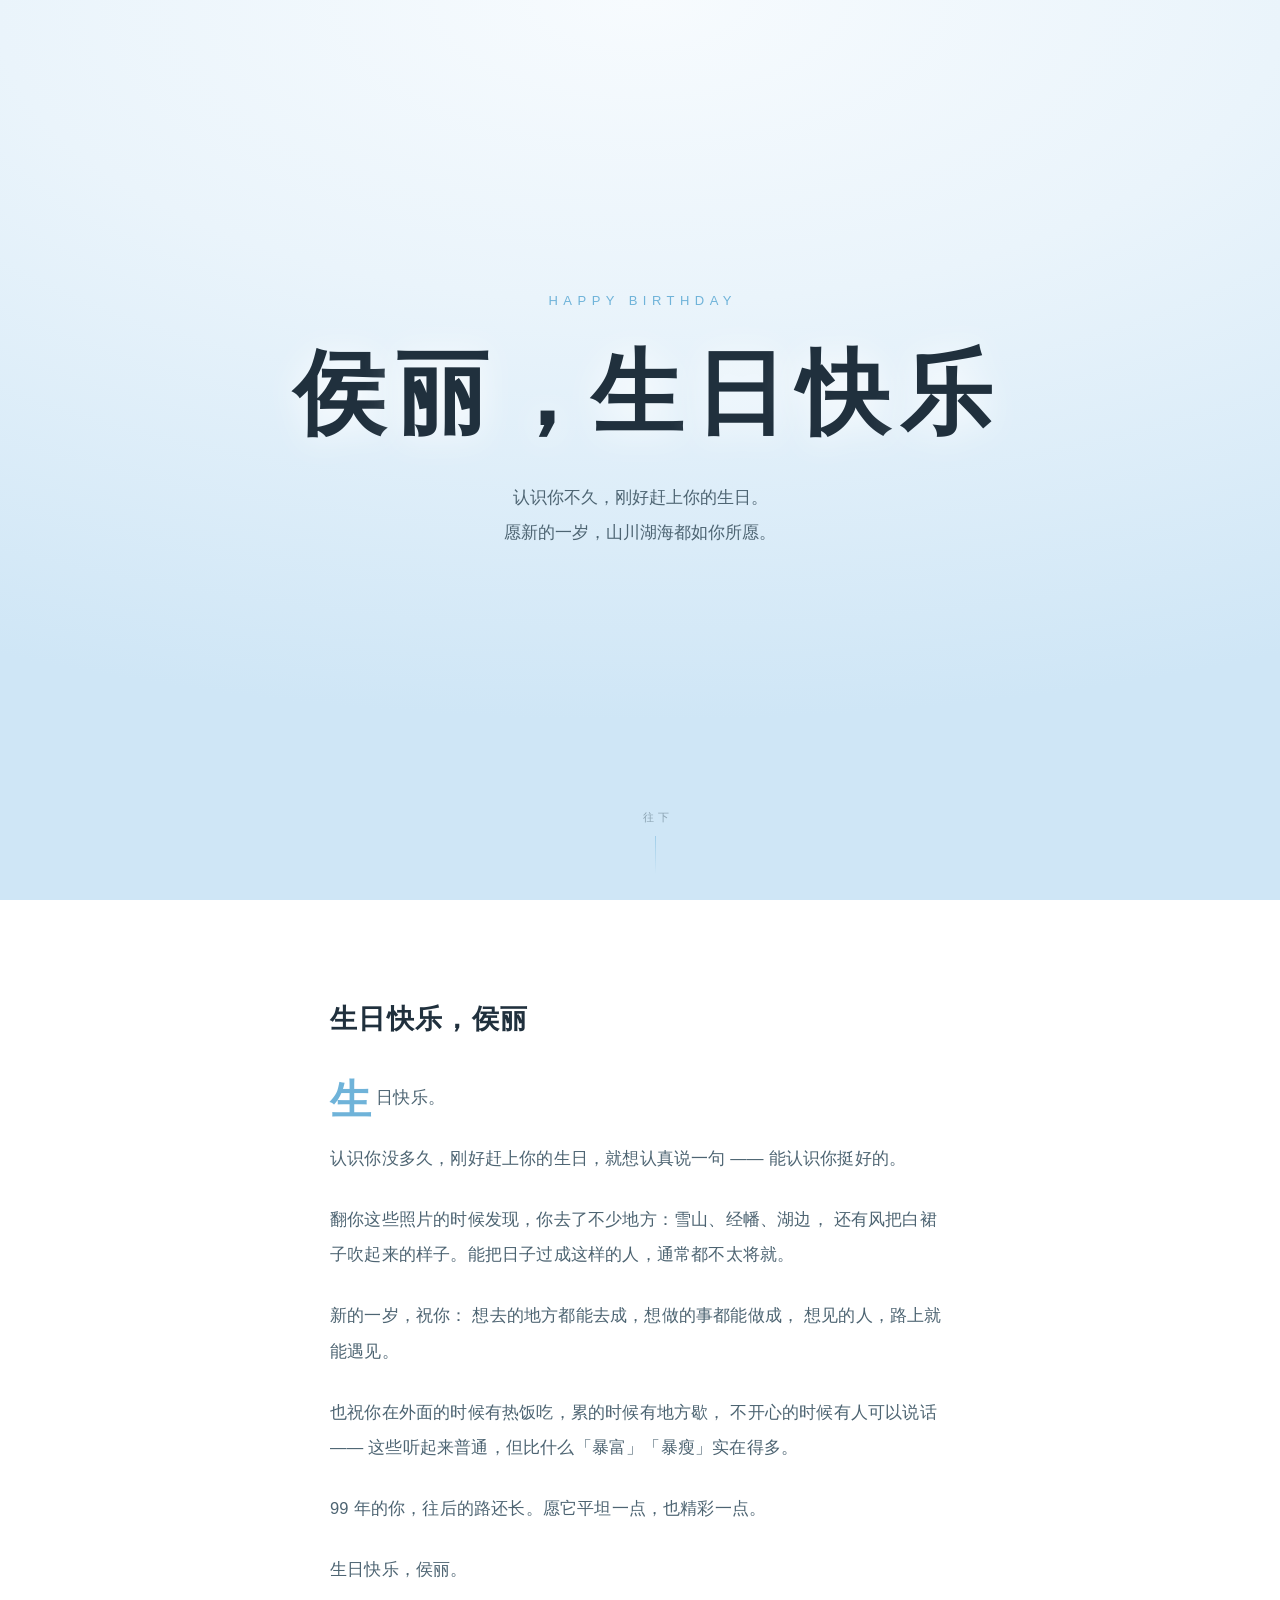
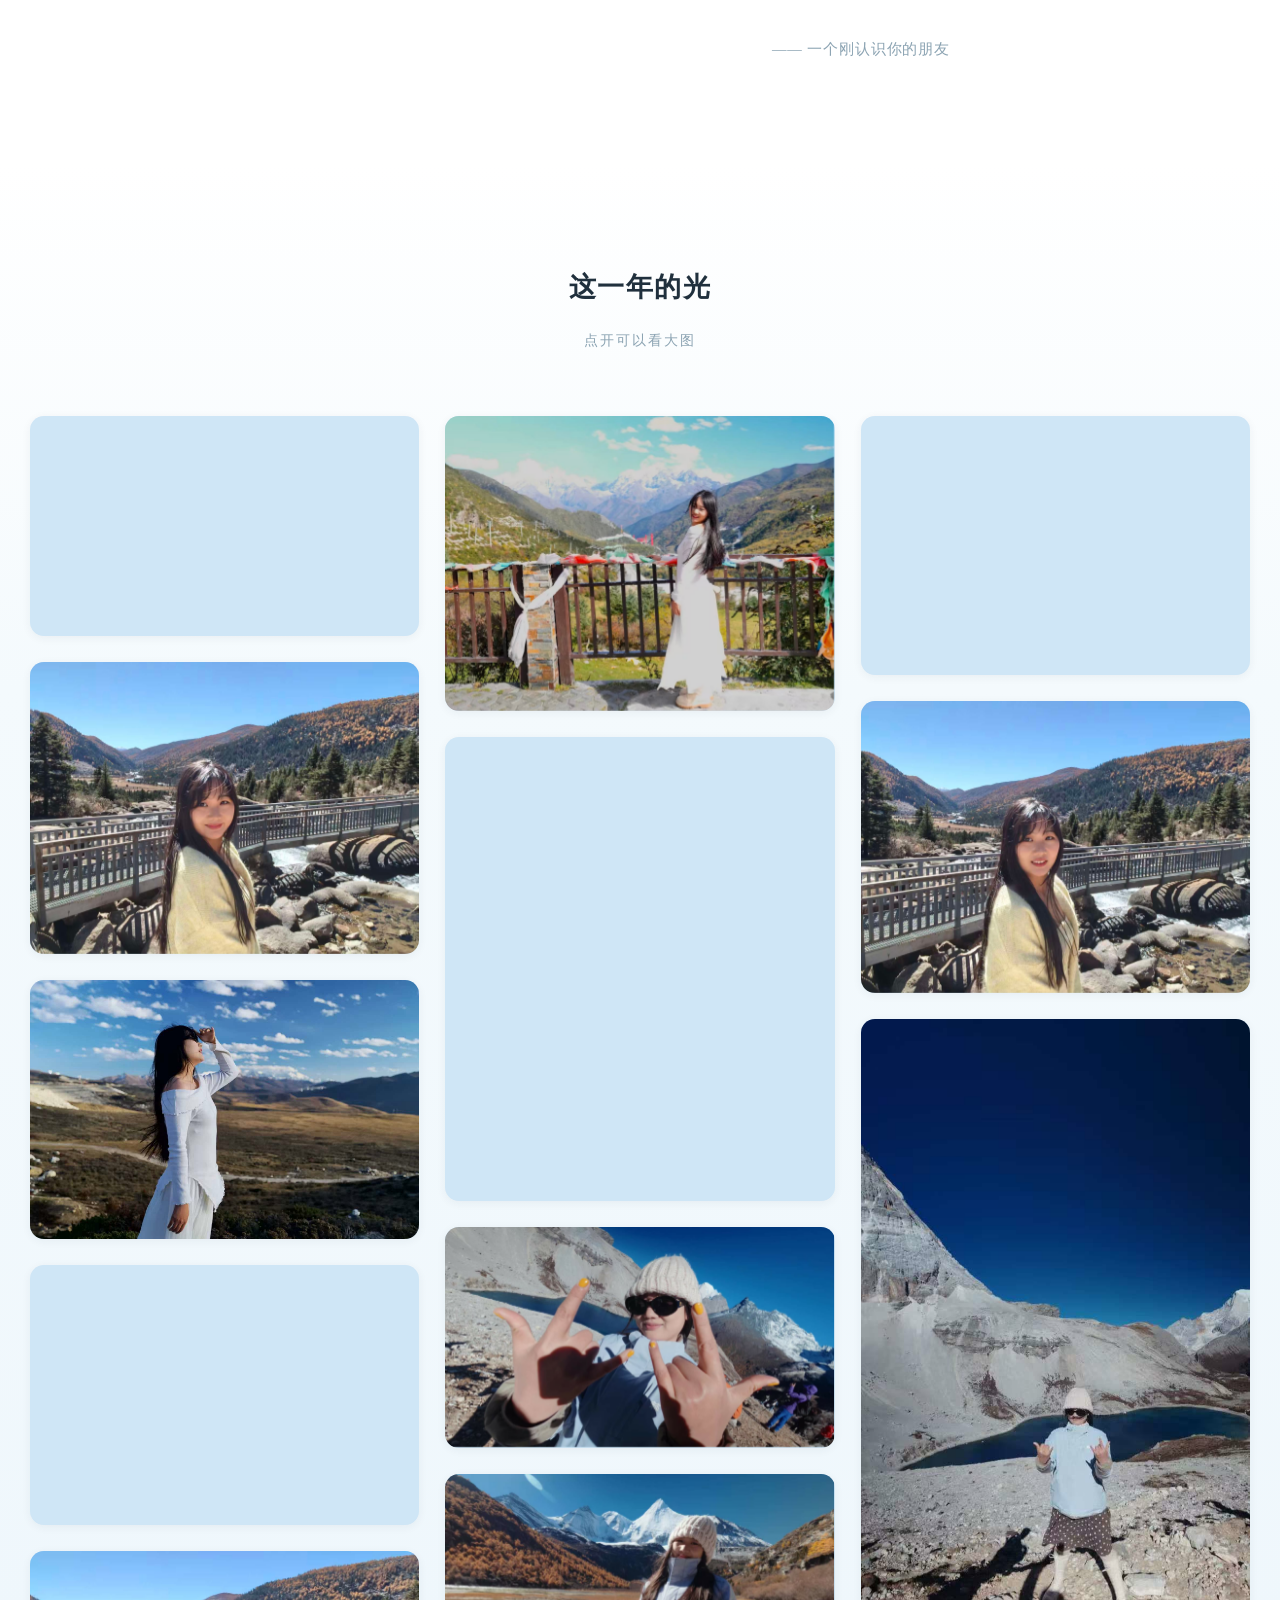
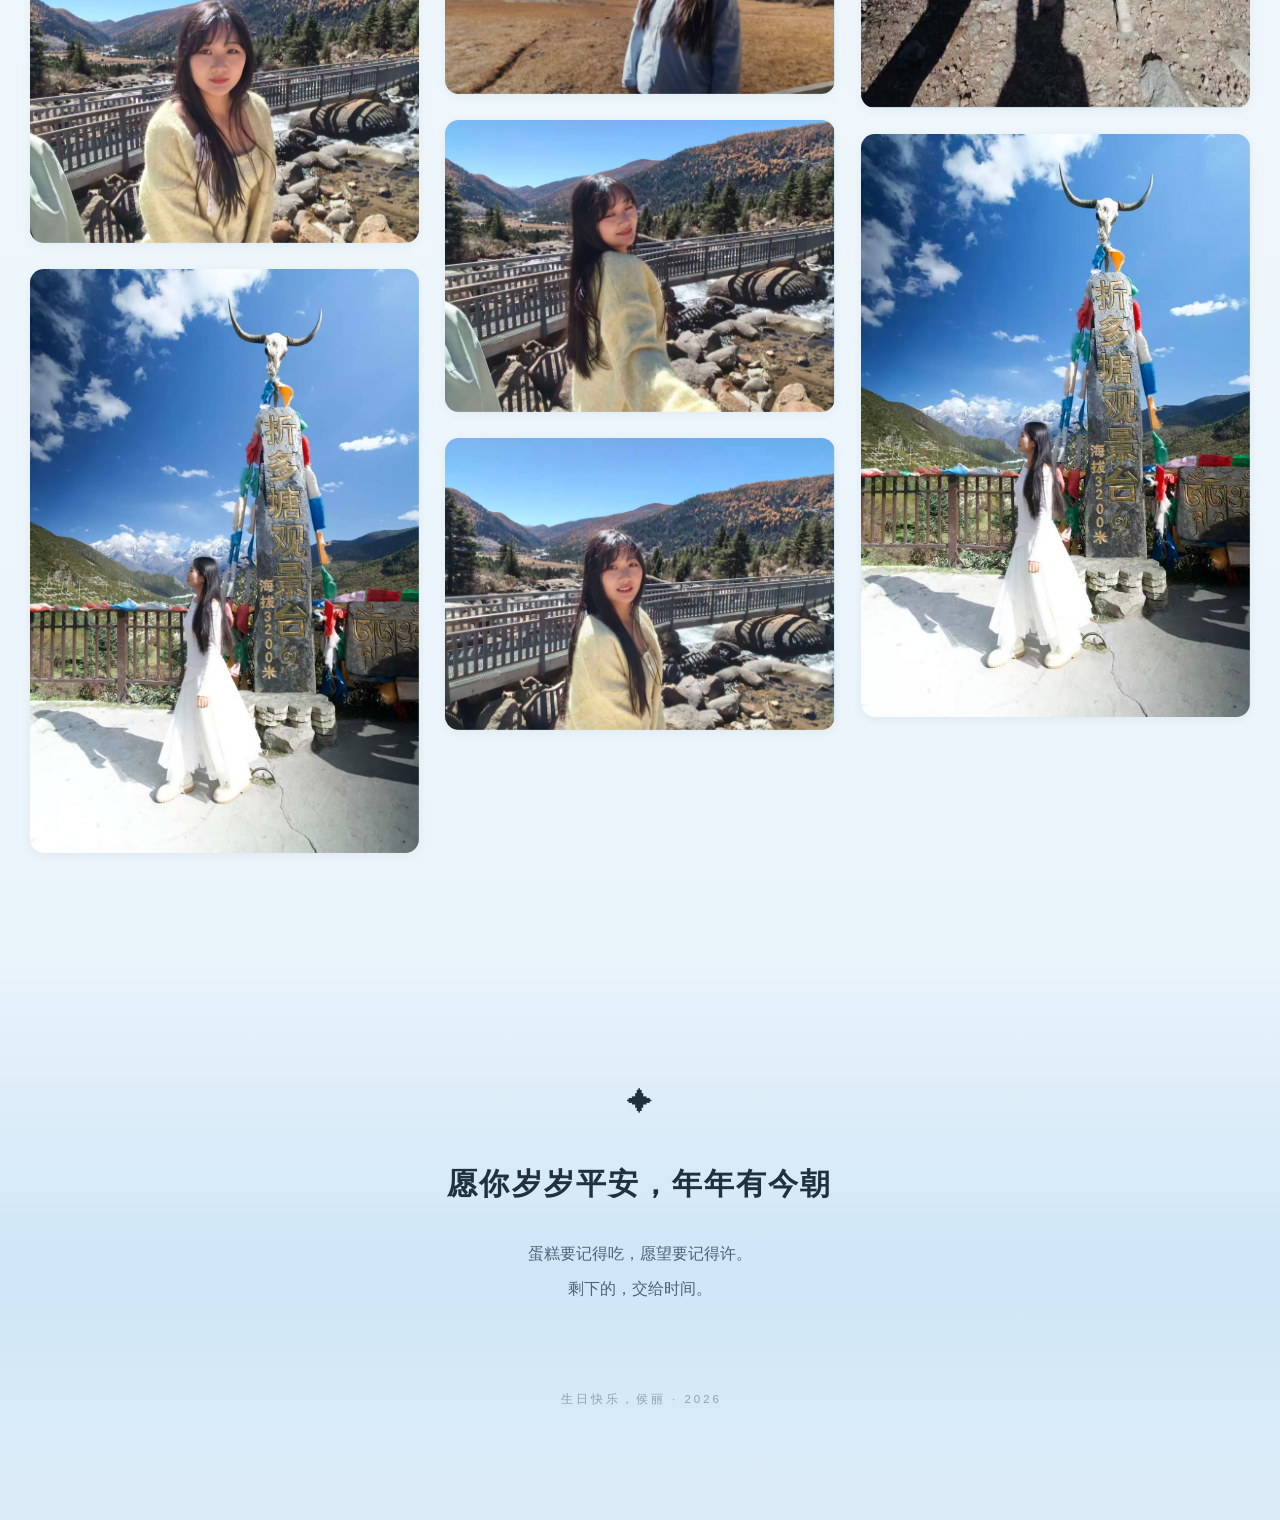
==== index.html @ 4110bd4e "Remove academicpages template, keep only birthday site 删除除 birthday/ 以外的全部 Jekyll 模板与演示内容（288 个文件，约 " ====
<!DOCTYPE html>
<html lang="zh-CN">
<head>
<meta charset="utf-8">
<title>王健</title>
<meta http-equiv="refresh" content="0; url=./birthday/">
<link rel="canonical" href="./birthday/">
<meta name="robots" content="noindex">
</head>
<body style="margin:0;display:flex;min-height:100vh;align-items:center;justify-content:center;font-family:system-ui,-apple-system,'Microsoft YaHei',sans-serif;background:#0f1220;color:#e8eaf2">
<p>正在进入 <a href="./birthday/" style="color:#7cc4ff">生日页</a>…</p>
<script>location.replace('./birthday/');</script>
</body>
</html>
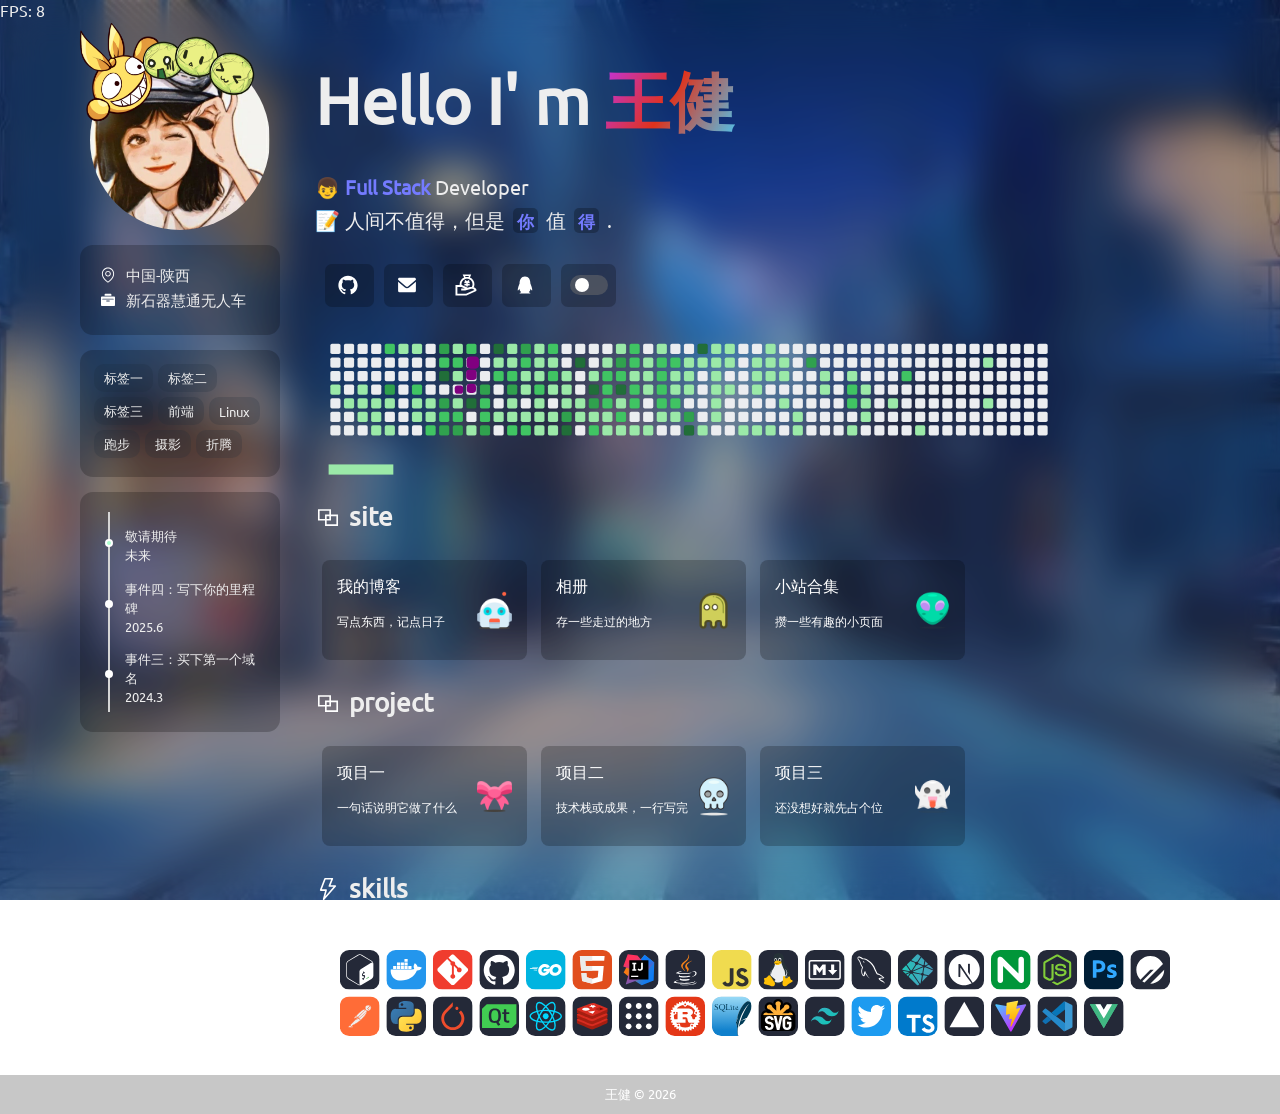
==== commit 5fe47503: "Deploy personal homepage (ZYYO-based) to site root 根目录 index.html 换成王健的个人主页（基于 ZYYO 开源主页改造版）， 附 stat" ====
--- a/index.html
+++ b/index.html
@@ -1,14 +1,276 @@
 <!DOCTYPE html>
 <html lang="zh-CN">
+
 <head>
-<meta charset="utf-8">
-<title>王健</title>
-<meta http-equiv="refresh" content="0; url=./birthday/">
-<link rel="canonical" href="./birthday/">
-<meta name="robots" content="noindex">
+
+	<meta charset="utf-8">
+	<meta http-equiv="X-UA-Compatible" content="IE=edge">
+	<!-- TODO-USER #1 [TITLE-1] 网页标题 -->
+	<title>王健 · 个人主页</title>
+	<link rel="icon" href="./static/img/favicon.ico">
+	<!-- TODO-USER #2 [DESCRIPTION-1] 站点简介 description -->
+	<meta name="description" content="一句话介绍自己，例如：一个喜欢写代码、跑步和折腾服务器的人的小站。">
+	<!-- TODO-USER #3 [KEYWORDS-1] 关键词 keywords -->
+	<meta name="keywords" content="王健,wangjian,个人主页">
+	<meta name="viewport" content="width=device-width, initial-scale=1.0, maximum-scale=1.0, user-scalable=no">
+	<link rel="stylesheet" href="./static/css/style.css">
+	<link rel="stylesheet" href="./static/css/root.css">
+
 </head>
-<body style="margin:0;display:flex;min-height:100vh;align-items:center;justify-content:center;font-family:system-ui,-apple-system,'Microsoft YaHei',sans-serif;background:#0f1220;color:#e8eaf2">
-<p>正在进入 <a href="./birthday/" style="color:#7cc4ff">生日页</a>…</p>
-<script>location.replace('./birthday/');</script>
+
+<body>
+	<div id="zyyo-loading">
+		<div id="zyyo-loading-center">
+		</div>
+	</div>
+	<div class="zyyo-filter"></div>
+
+	<div class="zyyo-main">
+		<div class="zyyo-left">
+			<div class="logo" style="background-image: url(./static/img/logo.png);">
+				<img style="position: absolute;top:-15%;left:-10%;width: 120%; aspect-ratio: 1/1;"
+					src="./static/img/logokuang.png">
+			</div>
+			<div class="left-div left-des">
+				<!-- TODO-USER #4 [LEFT-DES-1] 左侧一行（第1行地区 / 第2行学校） -->
+				<div class="left-des-item"><svg t="1705773709627" class="icon" viewBox="0 0 1024 1024" version="1.1" xmlns="http://www.w3.org/2000/svg" p-id="1478"><path d="M512 249.976471c-99.388235 0-180.705882 81.317647-180.705882 180.705882s81.317647 180.705882 180.705882 180.705882 180.705882-81.317647 180.705882-180.705882-81.317647-180.705882-180.705882-180.705882z m0 301.17647c-66.258824 0-120.470588-54.211765-120.470588-120.470588s54.211765-120.470588 120.470588-120.470588 120.470588 54.211765 120.470588 120.470588-54.211765 120.470588-120.470588 120.470588z" p-id="1479"></path><path d="M512 39.152941c-216.847059 0-391.529412 174.682353-391.529412 391.529412 0 349.364706 391.529412 572.235294 391.529412 572.235294s391.529412-222.870588 391.529412-572.235294c0-216.847059-174.682353-391.529412-391.529412-391.529412z m0 891.482353C424.658824 873.411765 180.705882 686.682353 180.705882 430.682353c0-183.717647 147.576471-331.294118 331.294118-331.294118s331.294118 147.576471 331.294118 331.294118c0 256-243.952941 442.729412-331.294118 499.952941z" p-id="1480"></path></svg>中国-陕西
+				</div>
+				<!-- TODO-USER #5 [LEFT-DES-2] 左侧一行（第1行地区 / 第2行学校） -->
+				<div class="left-des-item"><svg t="1705773906032" class="icon" viewBox="0 0 1024 1024" version="1.1" xmlns="http://www.w3.org/2000/svg" p-id="2474"><path d="M729.6 234.666667H294.4V157.866667a51.2 51.2 0 0 1 51.2-51.2h332.8a51.2 51.2 0 0 1 51.2 51.2v76.8z m179.2 51.2a51.2 51.2 0 0 1 51.2 51.2v512a51.2 51.2 0 0 1-51.2 51.2H115.2a51.2 51.2 0 0 1-51.2-51.2v-512a51.2 51.2 0 0 1 51.2-51.2h793.557333z m-768 172.032c0 16.384 13.312 29.696 29.696 29.696h683.008a29.696 29.696 0 1 0 0-59.392H170.410667a29.696 29.696 0 0 0-29.696 29.696z m252.416 118.784c0 16.384 13.312 29.696 29.696 29.696h178.176a29.696 29.696 0 1 0 0-59.392H422.912a29.738667 29.738667 0 0 0-29.696 29.696z" p-id="2475"></path></svg> 新石器慧通无人车</div>
+			</div>
+			<div class="left-div left-tag">
+				<!-- TODO-USER #6 [TAG-1] 左侧标签一项 -->
+				<div class="left-tag-item">标签一
+				</div>
+				<!-- TODO-USER #7 [TAG-2] 左侧标签一项 -->
+				<div class="left-tag-item">标签二
+				</div>
+				<!-- TODO-USER #8 [TAG-3] 左侧标签一项 -->
+				<div class="left-tag-item">标签三
+				</div>
+				<!-- TODO-USER #9 [TAG-4] 左侧标签一项 -->
+				<div class="left-tag-item">前端
+				</div>
+				<!-- TODO-USER #10 [TAG-5] 左侧标签一项 -->
+				<div class="left-tag-item">Linux
+				</div>
+				<!-- TODO-USER #11 [TAG-6] 左侧标签一项 -->
+				<div class="left-tag-item">跑步
+				</div>
+				<!-- TODO-USER #12 [TAG-7] 左侧标签一项 -->
+				<div class="left-tag-item">摄影
+				</div>
+				<!-- TODO-USER #13 [TAG-8] 左侧标签一项 -->
+				<div class="left-tag-item">折腾</div>
+			</div>
+			<div class="left-div left-time">
+				<ul id="line">
+					<!-- TODO-USER #14 [TIME-1] 时间线一条（事件文字 + 年份） -->
+					<li>
+						<div class="focus"></div>
+						<div>敬请期待
+						</div>
+						<div>未来</div>
+					</li>
+					<!-- TODO-USER #15 [TIME-2] 时间线一条（事件文字 + 年份） -->
+					<li>
+						<div class="focus"></div>
+						<div>事件四：写下你的里程碑
+						</div>
+						<div>2025.6</div>
+					</li>
+					<!-- TODO-USER #16 [TIME-3] 时间线一条（事件文字 + 年份） -->
+					<li>
+						<div class="focus"></div>
+						<div>事件三：买下第一个域名
+						</div>
+						<div>2024.3</div>
+					</li>
+					<!-- TODO-USER #17 [TIME-4] 时间线一条（事件文字 + 年份） -->
+					<li>
+						<div class="focus"></div>
+						<div>事件二：某段值得纪念的经历
+						</div>
+						<div>2022.9</div>
+					</li>
+					<!-- TODO-USER #18 [TIME-5] 时间线一条（事件文字 + 年份） -->
+					<li>
+						<div class="focus"></div>
+						<div>事件一：从这里开始
+						</div>
+						<div>2020.1</div>
+					</li>
+					<!-- TODO-USER #19 [TIME-6] 时间线一条（事件文字 + 年份） -->
+					<li>
+						<div class="focus"></div>
+						<div>搭建第一个网站</div>
+						<div>2018.1</div>
+					</li>
+				</ul>
+			</div>
+		</div>
+		<div class="zyyo-right">
+			<header>
+				<div class="index-logo" style="background-image: url(./static/img/logo.png);">
+					<img style="position: absolute;top:-15%;left:-10%;width: 120%; aspect-ratio: 1/1;"
+						src="./static/img/logokuang.png">
+				</div>
+				<!-- TODO-USER #20 [NAME-1] welcome 中的名字（下一行 gradientText） -->
+				<div class="welcome">
+					Hello I' m <span class="gradientText">
+						王健 </span>
+				</div>
+				<!-- TODO-USER #21 [DESC-1] welcome 下方简介一行 -->
+				<div class="description">👦 <span class="purpleText">Full Stack</span> Developer
+				</div>
+				<!-- TODO-USER #22 [DESC-2] welcome 下方简介一行 -->
+				<div class="description">📝 人间不值得，但是 <span class="purpleText textBackground">你</span> 值 <span class="purpleText textBackground">得</span> . </div>
+
+				<!-- TODO-USER #23 [ICONS-1] 下面 4 个社交链接 Github/Mail/赞助/QQ（含灯箱图 pay.jpg, contact.jpg 本身） -->
+				<div class="iconContainer">
+					<!-- TODO-USER #24 [ICON-1] 社交链接（顺序 Github, Mail, 赞助, QQ） -->
+					<a class="iconItem" target="_blank" href="https://github.com/wangjian">
+						<svg t="1704870335945" class="icon" viewBox="0 0 1024 1024" version="1.1" xmlns="http://www.w3.org/2000/svg" p-id="2487">
+                            <path d="M511.6 76.3C264.3 76.2 64 276.4 64 523.5 64 718.9 189.3 885 363.8 946c23.5 5.9 19.9-10.8 19.9-22.2v-77.5c-135.7 15.9-141.2-73.9-150.3-88.9C215 726 171.5 718 184.5 703c30.9-15.9 62.4 4 98.9 57.9 26.4 39.1 77.9 32.5 104 26 5.7-23.5 17.9-44.5 34.7-60.8-140.6-25.2-199.2-111-199.2-213 0-49.5 16.3-95 48.3-131.7-20.4-60.5 1.9-112.3 4.9-120 58.1-5.2 118.5 41.6 123.2 45.3 33-8.9 70.7-13.6 112.9-13.6 42.4 0 80.2 4.9 113.5 13.9 11.3-8.6 67.3-48.8 121.3-43.9 2.9 7.7 24.7 58.3 5.5 118 32.4 36.8 48.9 82.7 48.9 132.3 0 102.2-59 188.1-200 212.9 23.5 23.2 38.1 55.4 38.1 91v112.5c0.8 9 0 17.9 15 17.9 177.1-59.7 304.6-227 304.6-424.1 0-247.2-200.4-447.3-447.5-447.3z"  p-id="2488"></path>
+                        </svg>
+						<div class="iconTip">Github</div>
+					<!-- TODO-USER #25 [ICON-2] 社交链接（顺序 Github, Mail, 赞助, QQ） -->
+					</a><a class="iconItem" onclick="" href="mailto:you@example.com">
+						<svg t="1704870588438" class="icon" viewBox="0 0 1024 1024" version="1.1" xmlns="http://www.w3.org/2000/svg" p-id="3174" >
+                            <path d="M926.47619 355.644952V780.190476a73.142857 73.142857 0 0 1-73.142857 73.142857H170.666667a73.142857 73.142857 0 0 1-73.142857-73.142857V355.644952l304.103619 257.828572a170.666667 170.666667 0 0 0 220.745142 0L926.47619 355.644952zM853.333333 170.666667a74.044952 74.044952 0 0 1 26.087619 4.778666 72.704 72.704 0 0 1 30.622477 22.186667 73.508571 73.508571 0 0 1 10.678857 17.67619c3.169524 7.509333 5.12 15.652571 5.607619 24.210286L926.47619 243.809524v24.380952L559.469714 581.241905a73.142857 73.142857 0 0 1-91.306666 2.901333l-3.632762-2.925714L97.52381 268.190476v-24.380952a72.899048 72.899048 0 0 1 40.155428-65.292191A72.97219 72.97219 0 0 1 170.666667 170.666667h682.666666z"  p-id="3175"></path>
+                        </svg>
+						<div class="iconTip">Mail</div>
+					<!-- TODO-USER #26 [ICON-3] 社交链接（顺序 Github, Mail, 赞助, QQ） -->
+					</a><a class="iconItem" onclick="pop('./static/img/wxzsm.jpg')" href="javascript:void(0)">
+						<svg t="1705247464964" class="icon" viewBox="0 0 1024 1024" version="1.1" xmlns="http://www.w3.org/2000/svg" p-id="4987" >
+                            <path d="M995.575172 725.451034c-12.358621-26.835862-38.488276-64.794483-92.689655-94.27862-62.146207-33.721379-136.297931-40.96-208.860689-20.303448l-99.928276 28.424827-279.304828-126.057931H22.775172v489.401379h509.704828l432.375172-195.266207c15.006897-6.708966 26.835862-19.42069 32.662069-34.957241 5.649655-15.36 4.943448-31.955862-1.942069-46.962759z m-482.162758 188.910345H111.051034V601.688276h184.673104l166.664828 75.387586-3.354483 0.882759h-170.372414v88.275862H471.393103l246.819311-70.267586c49.434483-14.124138 101.517241-9.357241 142.653793 12.888275 18.184828 9.886897 30.72 20.833103 39.371034 30.896552l-386.824827 174.609655z"  p-id="4988"></path>
+                            <path d="M695.437241 163.486897l58.615173-142.30069h-397.24138l66.736552 143.36c-121.82069 53.142069-207.095172 174.433103-207.095172 315.674483 0 28.601379 3.531034 57.202759 10.593103 84.744827l85.627586-21.715862c-5.12-20.48-7.768276-41.666207-7.768275-63.028965 0-141.241379 114.758621-256 256-256s256 114.758621 256 256c0 51.023448-14.830345 100.104828-43.078621 142.300689l73.268965 49.08138c37.958621-56.673103 58.085517-122.88 58.085518-191.382069-0.176552-141.947586-86.686897-264.121379-209.743449-316.733793zM467.508966 91.983448h180.965517l-21.009655 50.846897a348.16 348.16 0 0 0-66.913104-6.708966c-23.834483 0-46.962759 2.471724-69.384827 7.062069l-23.657931-51.2z"  p-id="4989"></path>
+                            <path d="M683.431724 427.431724v-70.62069h-38.311724l30.190345-30.190344-49.964138-49.964138-62.49931 62.49931h-6.002759L494.344828 276.656552l-49.787587 49.964138 30.013793 30.190344h-38.311724v70.62069h88.275862v35.310345h-88.275862v70.62069h88.275862v52.965517h70.62069v-52.965517h88.275862v-70.62069h-88.275862v-35.310345z"  p-id="4990"></path>
+                        </svg>
+						<div class="iconTip">赞助</div>
+					<!-- TODO-USER #27 [ICON-4] 社交链接（顺序 Github, Mail, 赞助, QQ） -->
+					</a><a class="iconItem" onclick="pop('./static/img/qq.jpg')" href="javascript:void(0)">
+						<svg t="1712319361023" class="icon" viewBox="0 0 1024 1024" version="1.1" xmlns="http://www.w3.org/2000/svg" p-id="1861" ><path d="M824.8 613.2c-16-51.4-34.4-94.6-62.7-165.3C766.5 262.2 689.3 112 511.5 112 331.7 112 256.2 265.2 261 447.9c-28.4 70.8-46.7 113.7-62.7 165.3-34 109.5-23 154.8-14.6 155.8 18 2.2 70.1-82.4 70.1-82.4 0 49 25.2 112.9 79.8 159-26.4 8.1-85.7 29.9-71.6 53.8 11.4 19.3 196.2 12.3 249.5 6.3 53.3 6 238.1 13 249.5-6.3 14.1-23.8-45.3-45.7-71.6-53.8 54.6-46.2 79.8-110.1 79.8-159 0 0 52.1 84.6 70.1 82.4 8.5-1.1 19.5-46.4-14.5-155.8z" p-id="1862"></path></svg>
+						<div class="iconTip">QQ</div>
+					</a>  <a class="switch" href="javascript:void(0)">
+						<div class="onoffswitch">
+							<input type="checkbox" name="onoffswitch" class="onoffswitch-checkbox" id="myonoffswitch"
+								checked>
+							<label class="onoffswitch-label" for="myonoffswitch">
+								<span class="onoffswitch-inner"></span>
+								<span class="onoffswitch-switch"></span>
+							</label>
+						</div>
+					</a>
+				</div>
+
+				<div class="tanChiShe">
+					<img id="tanChiShe" src="./static/svg/snake-Light.svg" alt="">
+				</div>
+			</header>
+
+
+
+
+
+
+			<content>
+				<div class="title"><svg t="1705257422086" class="icon" viewBox="0 0 1024 1024" version="1.1" xmlns="http://www.w3.org/2000/svg" p-id="1891" >
+                        <path d="M629.333333 202.666667v213.333333h277.333334v448h-512v-213.333333h-277.333334v-448h512z m213.333334 277.333333h-213.333334v170.666667h-170.666666v149.333333h384v-320z m-277.333334-213.333333h-384v320h213.333334v-170.666667h170.666666v-149.333333z m0 213.333333h-106.666666v106.666667h106.666666v-106.666667z"  p-id="1892"></path>
+                    </svg>site </div>
+				<!-- TODO-USER #28 [SITE-1] site 分组卡片（链接 + 标题 + 一句话 + 配图） -->
+				<div class="projectList"><a class="projectItem a" target="_blank" href="https://example.com/blog">
+						<div class="projectItemLeft">
+							<h1>我的博客</h1>
+							<p>写点东西，记点日子</p>
+						</div>
+						<div class="projectItemRight">
+							<img src="./static/img/i1.png" alt="">
+						</div>
+
+					<!-- TODO-USER #29 [SITE-2] site 分组卡片（链接 + 标题 + 一句话 + 配图） -->
+					</a><a class="projectItem a" target="_blank" href="https://example.com/photos">
+						<div class="projectItemLeft">
+							<h1>相册</h1>
+							<p>存一些走过的地方</p>
+						</div>
+						<div class="projectItemRight">
+							<img src="./static/img/i2.png" alt="">
+						</div>
+
+					</a>
+					<!-- TODO-USER #30 [SITE-3] site 分组卡片（链接 + 标题 + 一句话 + 配图） -->
+					<a class="projectItem a" target="_blank" href="https://example.com/lab">
+						<div class="projectItemLeft">
+							<h1>小站合集</h1>
+							<p>攒一些有趣的小页面</p>
+						</div>
+						<div class="projectItemRight">
+							<img src="./static/img/i3.png" alt="">
+						</div>
+
+					</a></div>
+				<div class="title"><svg t="1705257422086" class="icon" viewBox="0 0 1024 1024" version="1.1" xmlns="http://www.w3.org/2000/svg" p-id="1891" >
+                        <path d="M629.333333 202.666667v213.333333h277.333334v448h-512v-213.333333h-277.333334v-448h512z m213.333334 277.333333h-213.333334v170.666667h-170.666666v149.333333h384v-320z m-277.333334-213.333333h-384v320h213.333334v-170.666667h170.666666v-149.333333z m0 213.333333h-106.666666v106.666667h106.666666v-106.666667z"  p-id="1892"></path>
+                    </svg>project </div>
+				<!-- TODO-USER #31 [PROJECT-1] project 分组卡片（链接 + 标题 + 一句话 + 配图） -->
+				<div class="projectList"><a class="projectItem b" target="_blank" href="https://example.com/project-one">
+						<div class="projectItemLeft">
+							<h1>项目一</h1>
+							<p>一句话说明它做了什么</p>
+						</div>
+						<div class="projectItemRight">
+							<img src="./static/img/i4.png" alt="">
+						</div>
+
+					<!-- TODO-USER #32 [PROJECT-2] project 分组卡片（链接 + 标题 + 一句话 + 配图） -->
+					</a><a class="projectItem b" target="_blank" href="https://example.com/project-two">
+						<div class="projectItemLeft">
+							<h1>项目二</h1>
+							<p>技术栈或成果，一行写完</p>
+						</div>
+						<div class="projectItemRight">
+							<img src="./static/img/i5.png" alt="">
+						</div>
+
+					</a>
+					<!-- TODO-USER #33 [PROJECT-3] project 分组卡片（链接 + 标题 + 一句话 + 配图） -->
+					<a class="projectItem b" target="_blank" href="https://example.com/project-three">
+						<div class="projectItemLeft">
+							<h1>项目三</h1>
+							<p>还没想好就先占个位</p>
+						</div>
+						<div class="projectItemRight">
+							<img src="./static/img/i6.png" alt="">
+						</div>
+
+					</a></div>
+			
+			
+				<div class="title">
+					<svg t="1705257823317" class="icon" viewBox="0 0 1024 1024" version="1.1" xmlns="http://www.w3.org/2000/svg" p-id="7833" >
+                        <path d="M395.765333 586.570667h-171.733333c-22.421333 0-37.888-22.442667-29.909333-43.381334L364.768 95.274667A32 32 0 0 1 394.666667 74.666667h287.957333c22.72 0 38.208 23.018667 29.632 44.064l-99.36 243.882666h187.050667c27.509333 0 42.186667 32.426667 24.042666 53.098667l-458.602666 522.56c-22.293333 25.408-63.626667 3.392-54.976-29.28l85.354666-322.421333zM416.714667 138.666667L270.453333 522.581333h166.869334a32 32 0 0 1 30.933333 40.181334l-61.130667 230.954666 322.176-367.114666H565.312c-22.72 0-38.208-23.018667-29.632-44.064l99.36-243.882667H416.714667z"  p-id="7834"></path>
+                    </svg>
+					skills
+				</div>
+				<div class="skill">
+					<img id="skillPc" src="./static/svg/skillPc.svg" alt="" srcset="">
+					<img id="skillWap" src="./static/svg/skillWap.svg" alt="" srcset="">
+				</div>
+			</content>
+		</div>
+	</div>
+	<!-- TODO-USER #34 [FOOTER-1] 页脚版权（无备案号就只留文字，别加他人备案） -->
+	<footer>
+		王健 © 2026
+	</footer>
+	<div class="tc">
+		<div onclick="" class="tc-main">
+			<img class="tc-img" src="" alt="" srcset="">
+		</div>
+
+	</div>
 </body>
+<script src="./static/js/script.js"> </script>
+
 </html>
--- a/static/css/style.css
+++ b/static/css/style.css
@@ -0,0 +1,879 @@
+@font-face {
+    font-family: "a";
+    /*中文字体*/
+    src: url();
+    font-display: swap;
+}
+
+
+@font-face {
+    font-family: "b";
+
+    src: url(../fonts/Ubuntu-Regular.ttf);
+    font-display: swap;
+}
+
+@font-face {
+    font-family: "title";
+    /*英文字体*/
+    src: url(../fonts/Pacifico-Regular.ttf);
+    font-display: swap;
+}
+
+* {
+    margin: 0;
+    padding: 0;
+    box-sizing: border-box;
+    user-select: none;
+    transition: background-color 0.2s ease;
+}
+
+a:hover,
+a:link,
+a:visited,
+a:active,
+a:focus {
+    text-decoration: none;
+    outline: none;
+    border: none;
+    color: inherit;
+    -webkit-tap-highlight-color: rgba(0, 0, 0, 0);
+}
+
+
+/* 设置滚动条样式 */
+::-webkit-scrollbar {
+    width: 0px;
+}
+
+::-webkit-scrollbar-thumb {
+    background-color: var(--main_text_color, #000000);
+    border-radius: 8px;
+    height: 20%;
+}
+
+::-webkit-scrollbar-track {
+    background-color: var(--main_bg_color, linear-gradient(50deg, #a2d0ff, #ffffff));
+}
+
+
+
+html[data-theme="Dark"] {
+    
+    --main_text_color: #fff;
+    --gradient:linear-gradient(120deg, rgb(133, 62, 255), #f76cc6 30%, rgb(255, 255, 255) 60%);
+    --purple_text_color: #747bff;
+    --text_bg_color: rgb(26, 4, 48);
+    --item_bg_color: rgb(19, 20, 24);
+    --item_hover_color: rgb(19, 23, 27);
+    --item_left_title_color: rgb(255, 255, 255);
+    --item_left_text_color: rgb(142, 142, 142);
+    --footer_text_color: #646464;
+    --left_tag_item: linear-gradient(50deg, #1f2327, #000000);
+    --card_filter: 0px;
+    --back_filter: 0px;
+    --back_filter_color: #000000;
+    --fill:#ffffff;
+}
+
+
+
+
+
+
+body {
+    height: 100%;
+    min-height: 100vh;
+    width: 100%;
+    position: relative;
+    font-family: "b",  "a", sans-serif;
+    background: var(--main_bg_color);
+    background-repeat: no-repeat;
+    background-size: cover;
+    background-position: center;
+    background-attachment: fixed;
+    transition: color 0.1s ease;
+    color: var(--main_text_color);
+
+}
+
+#zyyo-loading {
+    background: radial-gradient(white, #d8eaff);
+    background-size: 100%;
+    background-position: center;
+
+    height: 100%;
+    width: 100%;
+    position: fixed;
+    z-index: 999999;
+    margin-top: 0px;
+    top: 0px;
+    pointer-events: none;
+    opacity: 1;
+    display: flex;
+    justify-content: center;
+    align-items: center;
+}
+
+
+
+#zyyo-loading-center {
+    height: 150px;
+    width: 150px;
+    position: relative;
+    border-radius: 50%;
+    background: #472eff;
+
+    animation: zoom 1s linear infinite;
+}
+
+@keyframes zoom {
+    0% {
+        transform: scale(0);
+        opacity: 1;
+    }
+
+    50% {
+        opacity: 0.5;
+    }
+
+    100% {
+        transform: scale(1);
+        opacity: 0;
+    }
+}
+
+
+
+
+.zyyo-filter {
+    position: fixed;
+    width: 100%;
+    height: 100%;
+    background: var(--back_filter_color);
+    backdrop-filter:  blur(var(--back_filter));
+    -webkit-backdrop-filter: blur(var(--back_filter));
+    z-index: -99999999;
+   
+}
+
+.zyyo-main {
+    width: 100%;
+    margin: 0 auto;
+    transition: transform 0.5s ease;
+    max-width: 1150px;
+    position: relative;
+    display: flex;
+    flex-direction: row;
+}
+
+
+.zyyo-left {
+    overflow-y: scroll;
+    width: 230px;
+    height: 100vh;
+    display: flex;
+    padding: 0 15px;
+    position: sticky;
+    top: 0;
+    left: 0;
+    align-items: center;
+    flex-direction: column;
+}
+
+
+.zyyo-left::-webkit-scrollbar {
+    display: none;
+}
+
+
+.logo {
+    flex-shrink: 0;
+    width: 90%;
+    position: relative;
+    aspect-ratio: 1/1;
+    margin-top: 50px;
+    background-size: cover;
+    border-radius: 50%;
+}
+
+
+
+.left-div {
+    flex-shrink: 0;
+    width: 100%;
+    border-radius: 13px;
+    margin-top: 15px;
+    padding: 20px;
+    backdrop-filter: blur(var(--card_filter));
+    -webkit-backdrop-filter: blur(var(--card_filter));
+    background: var(--item_bg_color);
+}
+
+.left-des {
+    display: flex;
+    flex-direction: column;
+    justify-content: center;
+}
+
+.left-des-item {
+    display: flex;
+    align-items: center;
+    line-height: 20px;
+    font-size: 15px;
+    margin-bottom: 5px;
+    overflow: hidden;
+}
+
+.left-des-item i,.left-des-item svg{
+    width: 16px;
+    height: 16px;
+    fill:var(--fill);
+   font-size: 18px;
+    margin-right: 10px;
+}
+.left-tag {
+    display: flex;
+    flex-direction: row;
+    flex-wrap: wrap;
+    padding: 14px;
+}
+
+.left-tag-item {
+    display: flex;
+    justify-content: center;
+    align-items: center;
+    height: 28px;
+    margin: 0px 5px 5px 0;
+    padding: 10px;
+    font-size: 13px;
+    border-radius: 10px;
+    background: var(--left_tag_item);
+}
+
+#line {
+    width: 100%;
+    height: 200px;
+    font-size: 13px;
+    padding-left: 8px;
+    scroll-snap-type: y mandatory;
+    overflow-y: scroll;
+}
+
+#line li {
+    list-style: none;
+    position: relative;
+    padding: 15px 0px 0px 15px;
+    border-left: 2px solid #d5d5d5;
+    border-radius: 0;
+    scroll-snap-align: end;
+    color: var(--main_text_color);
+}
+
+
+
+.focus {
+    width: 8px;
+    height: 8px;
+    border-radius: 22px;
+    background-color: rgb(255 255 255);
+    border: 2px solid #fff;
+    position: absolute;
+    left: -5px;
+    top: 50%;
+}
+
+#line li:first-child .focus:first-child {
+    background-color: #aaffcd;
+    animation: focus 1.8s ease infinite;
+}
+
+#line::-webkit-scrollbar {
+    display: none;
+}
+
+
+
+.zyyo-right {
+    width: calc(100% - 230px);
+    display: flex;
+    padding: 20px;
+  position: relative;
+    padding-bottom: 50px;
+    flex-direction: column;
+}
+.welcome {
+
+    font-size: 65px;
+    font-weight: 800;
+    margin: 20px 0;
+}
+
+.index-logo {
+    flex-shrink: 0;
+    width: 40%;
+    margin-top: 30px;
+    position: relative;
+    max-width: 200px;
+    aspect-ratio: 1/1;
+    background-size: cover;
+    border-radius: 50%;
+    border: 0.5px solid #ffffff;
+}
+.description {
+
+    font-size: 20px;
+    margin-top: 7px;
+}
+
+
+
+.gradientText {
+
+    -webkit-background-clip: text;
+    -webkit-text-fill-color: transparent;
+    background-size: 200%;
+    background-position: 0%;
+    font-family: "title", "PingFang SC", "Microsoft YaHei", sans-serif;
+    /* Pacifico 无中文字形，中文回退系统黑体，英文仍为手写体 */
+    animation: backgroundSizeAnimation 10s ease-in-out infinite;
+      background-image:  var(--gradient);
+}
+
+@keyframes backgroundSizeAnimation {
+    0% {
+        background-position: 100%;
+    }
+
+    25% {
+        background-position: 50%;
+    }
+
+    50% {
+        background-position: 0%;
+    }
+
+    75% {
+        background-position: 50%;
+    }
+
+    100% {
+        background-position: 100%;
+    }
+
+}
+
+.purpleText {
+    color: var(--purple_text_color);
+    font-weight: 800;
+}
+
+.textBackground {
+    font-weight: 800;
+    background: var(--text_bg_color);
+    border-radius: 5px;
+    font-size: 17px;
+    margin: 0 3px;
+    padding: 2px 4px;
+}
+
+.iconContainer {
+    width: 100%;
+    height: 60px;
+    display: flex;
+    align-items: center;
+    overflow-x: scroll;
+    margin-top: 20px;
+
+}
+
+.iconContainer::-webkit-scrollbar {
+    display: none;
+}
+
+
+
+.iconItem {
+    width: 49px;
+    height: 43px;
+    box-sizing: border-box;
+    border-radius: 7px;
+    display: flex;
+    margin-left: 10px;
+
+    backdrop-filter: blur(var(--card_filter));
+    -webkit-backdrop-filter: blur(var(--card_filter));
+    background: var(--item_bg_color);
+    align-items: center;
+    justify-content: center;
+    transition: width 0.3s ease, opacity 0.3s ease, transform 0.3s ease;
+    flex-shrink: 0;
+}
+.iconItem i,.iconItem svg{
+    width: 22px;
+    height: 22px;
+    fill:var(--fill);
+    font-size: 22px;
+     margin-right: 3px;
+}
+.switch {
+    width: 55px;
+    height: 43px;
+    box-sizing: border-box;
+    border-radius: 7px;
+    display: flex;
+    margin-left: 10px;
+    backdrop-filter: blur(var(--card_filter));-webkit-backdrop-filter: blur(var(--card_filter));
+    background: var(--item_bg_color);
+
+    align-items: center;
+    justify-content: center;
+    transition: width 1s ease, opacity 1s ease, transform 1s ease;
+    flex-shrink: 0;
+}
+
+.iconTip {
+    white-space: nowrap;
+    display: none;
+}
+
+
+
+
+
+.iconItem:hover {
+    width: 95px;
+    transform: translateY(-2px);
+    background: var(--item_hover_color);
+}
+
+
+.iconItem:hover .iconTip {
+    display: block;
+}
+
+.switch:hover {
+    width: 55px;
+    /* transform: translateY(-2px); */
+    background: var(--item_hover_color);
+}
+
+.tanChiShe {
+    width: 85%;
+}
+
+.tanChiShe img {
+    width: 100%;
+    height: 100%;
+    object-fit: cover;
+}
+
+.title {
+    display: flex;
+    align-items: center;
+    font-size: 26px;
+    font-weight: 800;
+    margin: 20px 0;
+    transition: transform 0.4s ease;
+}
+.title i ,.title svg{
+    margin-right: 8px;
+    height: 26px;
+    width: 26px;
+   fill:var(--fill);
+}
+.title:hover {
+    transform: translateY(-5px);
+}
+
+.projectList {
+    display: flex;
+    flex-wrap: wrap;
+}
+
+.projectItem {
+    margin: 7px;
+    display: flex;
+    background-color: var(--item_bg_color);
+    border-radius: 8px;
+    padding: 15px;
+    height: 95px;
+    width: calc(25% - 15px);
+    backdrop-filter: blur(var(--card_filter));-webkit-backdrop-filter: blur(var(--card_filter));
+    -webkit-backdrop-filter: blur(var(--card_filter));-webkit-backdrop-filter: blur(var(--card_filter));
+    transition: opacity 0.3s ease, background-color 0.3s ease, border 0.3s ease, transform 0.2s ease;
+
+
+}
+
+.projectItem {
+    display: flex;
+    background-color: var(--item_bg_color);
+    border-radius: 8px;
+    padding: 15px;
+    height: 100px;
+    width: calc(25% - 15px);
+    backdrop-filter: blur(var(--card_filter));-webkit-backdrop-filter: blur(var(--card_filter));
+    transition: opacity 0.5s ease, background-color 0.2s ease, border 0.2s ease, transform 0.3s ease;
+
+}
+
+
+.projectItem:hover {
+    box-shadow: 0 8px 16px -4px #2c2d300c;
+    transform: translateY(-2px);
+
+}
+
+.projectItem.pressed {
+    transform: scale(0.9);
+    /* 缩小到原来的0.9倍 */
+    background-color: var(--item_hover_color);
+}
+
+.projectItem:hover .projectItemLeft {
+    width: 100%;
+}
+
+.projectItem:hover .projectItemRight {
+    width: 0%;
+}
+
+.projectItem:hover .projectItemRight img {
+    transform: rotate(40deg);
+}
+
+.projectItem:hover h1 {
+    font-size: 18px;
+}
+
+.projectItemLeft p {
+    font-size: 12px;
+    margin-top: 15px;
+    color: var(--item_left_text_color);
+}
+
+
+.projectItemLeft h1 {
+    font-weight: normal;
+    font-size: 16px;
+    margin: 0px;
+
+    transition: font-size 0.4s ease;
+    color: var(--item_left_title_color);
+}
+
+.projectItemLeft {
+    transition: width 0.4s ease;
+    height: 100%;
+    width: 80%;
+}
+
+
+.projectItemRight {
+    overflow: hidden;
+    transition: width 0.4s ease;
+    display: flex;
+    justify-content: center;
+    align-items: center;
+    width: 20%;
+    height: 100%;
+}
+
+.projectItemRight img {
+
+    height: 39px;
+    width: 39px;
+
+}
+
+.skill {
+    padding: 25px;
+    width: 100%;
+}
+
+.skill img {
+    width: 100%;
+    height: 100%;
+    object-fit: cover;
+}
+
+.skill #skillWap {
+    display: none;
+}
+
+footer {
+    position: absolute;
+    padding: 10px;
+    text-align: center;
+    width: 100%;
+    backdrop-filter: blur(var(--card_filter));
+    -webkit-backdrop-filter: blur(var(--card_filter));
+    background: var(--item_bg_color);
+    color: var(--footer_text_color);
+    font-size: 13px;
+    bottom: 0;
+}
+
+@media (min-width: 800px) {
+
+    .index-logo {
+        display: none;
+    }
+}
+
+@media (max-width: 1150px) {
+    .a {
+        width: calc(50% - 20px);
+    }
+.projectItem{
+    margin: 10px;
+}
+    .b {
+
+        width: calc(50% - 20px);
+
+
+    }
+}
+
+@media (max-width: 800px) {
+    .zyyo-left {
+        display: none;
+    }
+
+    .a .projectItemRight {
+        display: none;
+
+    }
+
+    .a .projectItemRight img {
+        display: none;
+
+    }
+
+    .a .projectItemLeft {
+        width: 100%;
+    }
+
+    .a {
+
+        width: calc(50% - 18px);
+  margin: 9px;
+
+    }
+
+    .b {
+        height: 110px;
+        margin: 8px 15px;
+        width: calc(100% - 30px);
+    }
+
+
+
+    .zyyo-right {
+        width: 100%;
+    }
+
+    .tanChiShe {
+        width: 100%;
+    }
+
+    .description {
+        font-size: 4vw;
+    }
+
+    .welcome {
+        font-size: 10vw;
+        margin: 2vw 0;
+
+    }
+    .iconContainer {
+  
+     margin-top: 4vw;
+
+}
+.projectItem{
+    padding: 10px;
+}
+    .projectItemLeft p {
+        font-size: 13px;
+    }
+
+    .projectItemLeft h1 {
+
+        font-size: 18px;
+    }
+
+    .projectItem:hover h1 {
+
+        font-size: 20px;
+
+    }
+
+    .skill #skillWap {
+        display: block;
+    }
+
+    .skill #skillPc {
+        display: none;
+    }
+
+
+
+
+
+
+
+
+
+
+
+
+
+}
+
+
+
+
+
+.tc {
+    position: fixed;
+   
+    display: flex;
+    visibility: hidden;
+    width: 100vw;
+    height: 100vh;
+    backdrop-filter: blur(10px);
+    -webkit-backdrop-filter: blur(10px);
+    background: rgba(20, 20, 20, 0.5);
+    z-index: 99999;
+    align-items: center;
+    top: 0;
+    justify-content: center;
+    flex-direction: column;
+}
+
+.tc-main {
+    z-index: 100000;
+    
+    width: 80%;
+    max-width: 300px;
+    min-height: 200px;
+    background-color: #ffffff;
+    border-radius: 15px;
+
+    display: flex;
+    transition: transform 0.2s linear;
+    align-items: center;
+    justify-content: center;
+    overflow: hidden;
+    transform: translateY(30%) scale(0.5);
+
+}
+
+.tc-img {
+    width: 100%;
+    height: 100%;
+}
+
+.tc.active {
+    visibility: visible;
+}
+
+.tc-main.active {
+
+    transform: translateY(0) scale(1);
+
+}
+
+
+
+
+
+
+
+
+
+.onoffswitch {
+    position: relative;
+    width: 38px;
+    height: 20px;
+    -webkit-user-select: none;
+    -moz-user-select: none;
+    -ms-user-select: none;
+}
+
+.onoffswitch-checkbox {
+    display: none;
+}
+
+.onoffswitch-label {
+    display: block;
+    overflow: hidden;
+    cursor: pointer;
+    height: 100%;
+    border-radius: 50px;
+}
+
+.onoffswitch-inner {
+    display: flex;
+    justify-content: center;
+    align-items: center;
+    width: 200%;
+    height: 100%;
+    margin-left: -100%;
+    transition: margin 0.2s ease-in 0s;
+}
+
+.onoffswitch-inner:before,
+.onoffswitch-inner:after {
+    display: flex;
+    justify-content: center;
+    align-items: center;
+    float: left;
+    width: 50%;
+    height: 100%;
+    padding: 0;
+    font-size: 12px;
+    color: white;
+    font-family: Trebuchet, Arial, sans-serif;
+    font-weight: bold;
+    box-sizing: border-box;
+}
+
+.onoffswitch-inner:before {
+    content: "";
+    background-color: rgb(110 110 110 / 50%);
+    color: #FFFFFF;
+    text-align: left;
+}
+
+.onoffswitch-inner:after {
+    content: "";
+    background-color: #272727;
+    color: #FAFAFA;
+    text-align: right;
+}
+
+.onoffswitch-switch {
+    display: block;
+    height: 70%;
+    aspect-ratio: 1/1;
+    background: #FFFFFF;
+    position: absolute;
+    top: 12.5%;
+    bottom: 12.5%;
+    right: 5px;
+
+    border-radius: 20px;
+    transition: right 0.2s ease-in 0s;
+}
+
+.onoffswitch-checkbox:checked+.onoffswitch-label .onoffswitch-inner {
+    margin-left: 0;
+}
+
+.onoffswitch-checkbox:checked+.onoffswitch-label .onoffswitch-switch {
+    right: 50%;
+}
--- a/static/css/root.css
+++ b/static/css/root.css
@@ -0,0 +1,150 @@
+/*
+--svgcolor svg图标的颜色
+--main-bg-color主页背景
+--main-text-color文本颜色
+--gradient标题渐变颜色
+
+--purple-text-color描述紫色文本颜色
+--text-bg-color描述紫色文本背景颜色
+--item-bg-color项目背景颜色
+--item-hover-color项目鼠标移入颜色
+--item-left-title-color项目标题颜色
+--item-left-text-color项目描述颜色
+--footer-text-color底部文本颜色
+--left-tag-item左侧标签颜色
+--card-filter卡片模糊的数值
+--back-filter背景模糊的数值
+--back-filter-color全局阴影遮罩
+
+*/
+/*卡片模糊的数值非常吃性能,背景模糊的数值可以模糊也可以不模糊
+
+0为不模糊,数值越大模糊程度越高
+
+这两个任选其一进行模糊
+
+一个有数字另一个建议为0
+
+
+内置4套白天主题修改办法
+
+
+
+每套主题的结构都为html{
+    
+}
+
+只有最下面的会生效,也就是将你要设置的主题剪切到最下面
+*/
+
+
+
+
+
+
+
+
+/*非常吃性能,低配手机会卡顿*/
+/*卡片模糊背景＋黑色透明卡片+白色svg**/
+html {
+    --name: 主题1;
+    --main_bg_color: url(../img/background.jpg);
+    --main_text_color: #eeeeee;
+    --gradient: linear-gradient(120deg, #bd34fe, #e0321b 30%, #41d1ff 60%);
+    --purple_text_color: #747bff;
+    --text_bg_color: #00000040;
+    --item_bg_color: #00000038;
+    --item_hover_color: #33333338;
+    --item_left_title_color: #ffffff;
+    --item_left_text_color: #ffffff;
+    --footer_text_color: #ffffff;
+    --left_tag_item: rgb(27 42 57 / 20%);
+    --card_filter: 15px;
+    --back_filter: 0px;
+    --back_filter_color: #00000030;
+     --fill:#ffffff;
+}
+
+html {
+
+    /*图片模糊背景＋白色透明卡片+黑色svg*/
+    --name: 主题2;
+    --main_bg_color: url(../img/background.jpg);
+    --main_text_color: #000000;
+    --gradient: linear-gradient(120deg, #bd34fe, #e0321b 30%, #41d1ff 60%);
+    --purple_text_color: #747bff;
+    --text_bg_color: rgb(121 163 231);
+    --item_bg_color: rgba(249, 250, 251, 0.42);
+    --item_hover_color: rgba(244, 245, 246, 0.8);
+    --item_left_title_color: #000000;
+    --item_left_text_color: #494949;
+    --footer_text_color: #ffffff;
+    --left_tag_item: #c7e1fa;
+    --card_filter: 0px;
+    --back_filter: 20px;
+    --back_filter_color: #00000030;
+     --fill:#000000;
+}
+
+html {
+    /*蓝色渐变+黑色svg**/
+
+    --name: 主题3;
+    --main_bg_color: linear-gradient(50deg, #a2d1ff, #ffffff);
+    --main_text_color: #000000;
+    --gradient: linear-gradient(120deg, #bd34fe, #e0321b 30%, #41d1ff 60%);
+    --purple_text_color: #747bff;
+    --text_bg_color: rgb(196 217 251);
+    --item_bg_color: rgba(249, 250, 251, 0.5);
+    --item_hover_color: rgba(244, 245, 246, 0.8);
+    --item_left_title_color: #000000;
+    --item_left_text_color: #494949;
+    --footer_text_color: #222222;
+    --left_tag_item: linear-gradient(50deg, #a2d1ff, #ffffff);
+    --card_filter: 0px;
+    --back_filter: 0px;
+    --back_filter_color: #00000000;
+     --fill:#000000;
+}
+
+
+
+html {
+    /*白色简约+黑色svg**/
+    --name: 主题4;
+    --main_bg_color: #ffffff;
+    --main_text_color: #000000;
+    --gradient: linear-gradient(120deg, #bd34fe, #e0321b 30%, #41d1ff 60%);
+    --purple_text_color: #747bff;
+    --text_bg_color: rgb(240 243 247);
+    --item_bg_color: rgb(247 247 247);
+    --item_hover_color: rgba(244, 245, 246, 0.5);
+    --item_left_title_color: #000000;
+    --item_left_text_color: #494949;
+    --footer_text_color: #222222;
+    --left_tag_item: #ffffff;
+    --card_filter: 0px;
+    --back_filter: 0px;
+    --back_filter_color: #00000000;
+     --fill:#000000;
+}
+
+html {
+    /*图片模糊背景＋黑色透明卡片+白色svg**/
+    --name: 主题5;
+    --main_bg_color: url(../img/background.jpg);
+    --main_text_color: #eeeeee;
+    --gradient: linear-gradient(120deg, #bd34fe, #e0321b 30%, #41d1ff 60%);
+    --purple_text_color: #747bff;
+    --text_bg_color: #00000040;
+    --item_bg_color: #00000038;
+    --item_hover_color: #33333338;
+    --item_left_title_color: #ffffff;
+    --item_left_text_color: #ffffff;
+    --footer_text_color: #ffffff;
+    --left_tag_item: rgb(27 42 57 / 20%);
+    --card_filter: 0px;
+    --back_filter: 19px;
+    --back_filter_color: #00000030;
+    --fill:#ffffff;
+}
